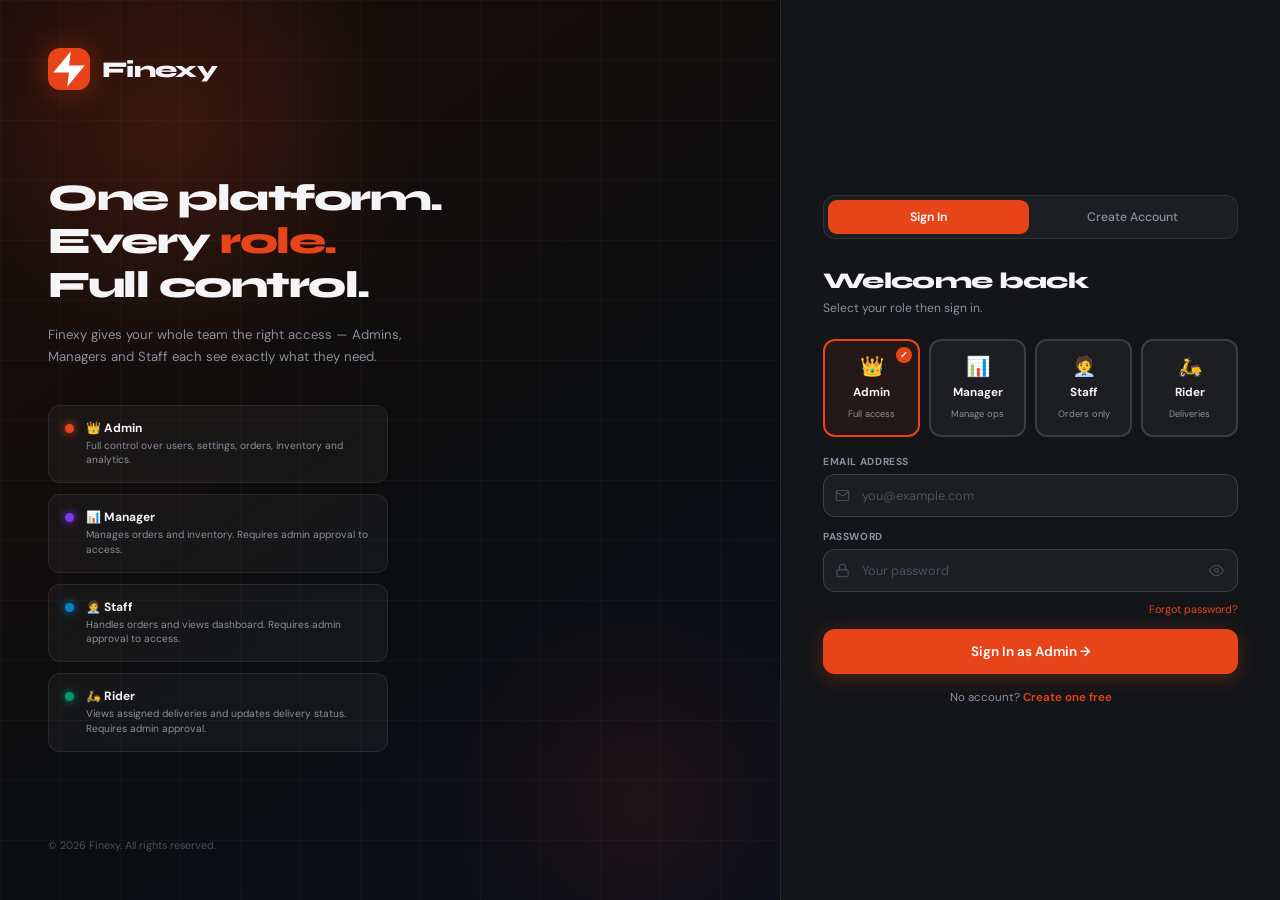
==== auth.html @ 4bfd7320 "Add files via upload" ====
<!DOCTYPE html>
<html lang="en">
<head>
<meta charset="UTF-8"/>
<meta name="viewport" content="width=device-width, initial-scale=1.0"/>
<title>Finexy — Sign In</title>
<link rel="preconnect" href="https://fonts.googleapis.com"/>
<link href="https://fonts.googleapis.com/css2?family=Syne:wght@400;600;700;800&family=DM+Sans:wght@300;400;500;600&display=swap" rel="stylesheet"/>
<style>
:root{
  --brand:#E8441A;--brand-dk:#C13510;--bg:#0C0D0F;--surface:#141518;--surface2:#1C1E22;
  --border:rgba(255,255,255,.08);--border2:rgba(255,255,255,.14);
  --t1:#F5F5F7;--t2:#8A8F9E;--t3:#4A4F5E;
  --admin:#E8441A;--manager:#7C3AED;--staff:#0284C7;--rider:#059669;
  --r:12px;--r-lg:18px;
}
*,*::before,*::after{box-sizing:border-box;margin:0;padding:0}
html{font-size:15px}
body{font-family:'DM Sans',sans-serif;background:var(--bg);color:var(--t1);min-height:100vh;display:flex}
input,button{font-family:'DM Sans',sans-serif;outline:none}

.auth-wrap{display:flex;width:100%;min-height:100vh}

/* LEFT */
.brand-panel{flex:1;background:linear-gradient(145deg,#1a0d08 0%,#0C0D0F 55%,#0a0f1a 100%);display:flex;flex-direction:column;justify-content:space-between;padding:48px;position:relative;overflow:hidden}
.brand-panel::before{content:'';position:absolute;top:-120px;left:-80px;width:500px;height:500px;background:radial-gradient(circle,rgba(232,68,26,.18) 0%,transparent 70%);pointer-events:none}
.brand-panel::after{content:'';position:absolute;bottom:-100px;right:-60px;width:400px;height:400px;background:radial-gradient(circle,rgba(232,68,26,.09) 0%,transparent 70%);pointer-events:none}
.brand-grid{position:absolute;inset:0;background-image:linear-gradient(rgba(255,255,255,.025) 1px,transparent 1px),linear-gradient(90deg,rgba(255,255,255,.025) 1px,transparent 1px);background-size:60px 60px;pointer-events:none}

.brand-logo{display:flex;align-items:center;gap:12px;position:relative;z-index:2}
.logo-icon{width:42px;height:42px;background:var(--brand);border-radius:12px;display:grid;place-items:center;box-shadow:0 0 30px rgba(232,68,26,.4)}
.logo-text{font-family:'Syne',sans-serif;font-size:1.5rem;font-weight:800;letter-spacing:-.03em}

.brand-content{position:relative;z-index:2}
.brand-headline{font-family:'Syne',sans-serif;font-size:2.5rem;font-weight:800;line-height:1.15;letter-spacing:-.04em;margin-bottom:18px}
.brand-headline em{font-style:normal;color:var(--brand)}
.brand-tagline{font-size:.88rem;color:var(--t2);line-height:1.7;max-width:360px;margin-bottom:36px}

.role-showcase{display:flex;flex-direction:column;gap:11px;max-width:340px}
.rc{background:rgba(255,255,255,.04);border:1px solid var(--border);border-radius:var(--r);padding:14px 16px;display:flex;align-items:flex-start;gap:12px}
.rc-dot{width:9px;height:9px;border-radius:50%;flex-shrink:0;margin-top:4px}
.rc-dot.a{background:var(--admin);box-shadow:0 0 8px var(--admin)}
.rc-dot.m{background:var(--manager);box-shadow:0 0 8px var(--manager)}
.rc-dot.s{background:var(--staff);box-shadow:0 0 8px var(--staff)}
.rc-dot.r{background:var(--rider);box-shadow:0 0 8px var(--rider)}
.rc h4{font-size:.8rem;font-weight:700;margin-bottom:3px}
.rc p{font-size:.68rem;color:var(--t2);line-height:1.45}
.rc-perms{display:flex;flex-wrap:wrap;gap:4px;margin-top:6px}
.perm{font-size:.6rem;padding:2px 7px;border-radius:20px;font-weight:600}
.perm.yes{background:rgba(34,197,94,.15);color:#86EFAC}
.perm.no {background:rgba(239,68,68,.12);color:#FCA5A5;text-decoration:line-through;opacity:.7}

.brand-footer{font-size:.72rem;color:var(--t3);position:relative;z-index:2}

/* RIGHT */
.form-panel{width:500px;background:var(--surface);border-left:1px solid var(--border);display:flex;flex-direction:column;justify-content:center;padding:44px 42px;overflow-y:auto}
.form-panel{animation:slideIn .35s ease}
@keyframes slideIn{from{opacity:0;transform:translateX(18px)}to{opacity:1;transform:none}}

.auth-tabs{display:flex;background:var(--surface2);border:1px solid var(--border);border-radius:var(--r);padding:4px;gap:4px;margin-bottom:28px}
.auth-tab{flex:1;padding:9px;border:none;background:transparent;border-radius:9px;font-size:.82rem;font-weight:500;color:var(--t2);cursor:pointer;transition:background .18s,color .18s}
.auth-tab.active{background:var(--brand);color:#fff;font-weight:600}

.form-heading{margin-bottom:22px}
.form-heading h2{font-family:'Syne',sans-serif;font-size:1.5rem;font-weight:800;letter-spacing:-.03em;margin-bottom:5px}
.form-heading p{font-size:.81rem;color:var(--t2);line-height:1.5}

.form-section{display:none}
.form-section.active{display:block;animation:fadeUp .25s ease}
@keyframes fadeUp{from{opacity:0;transform:translateY(10px)}to{opacity:1;transform:none}}

/* ROLE PICKER */
.role-picker{display:grid;grid-template-columns:repeat(4,1fr);gap:9px;margin-bottom:18px}
.rp{border:2px solid var(--border2);background:var(--surface2);border-radius:var(--r);padding:13px 8px;text-align:center;cursor:pointer;transition:all .18s;position:relative;user-select:none}
.rp:hover{transform:translateY(-2px);border-color:var(--t3)}
.rp .rp-icon{font-size:1.3rem;margin-bottom:5px}
.rp .rp-name{font-size:.78rem;font-weight:700;display:block;margin-bottom:2px}
.rp .rp-sub{font-size:.62rem;color:var(--t2)}
.rp .rp-tick{position:absolute;top:6px;right:6px;width:16px;height:16px;border-radius:50%;display:none;place-items:center;font-size:.6rem;color:#fff;font-weight:900}
.rp.sel-admin  {border-color:var(--admin);  background:rgba(232,68,26,.08)}
.rp.sel-manager{border-color:var(--manager);background:rgba(124,58,237,.08)}
.rp.sel-staff  {border-color:var(--staff);  background:rgba(2,132,199,.08)}
.rp.sel-rider  {border-color:var(--rider);  background:rgba(5,150,105,.08)}
.rp.sel-admin   .rp-tick{display:grid;background:var(--admin)}
.rp.sel-manager .rp-tick{display:grid;background:var(--manager)}
.rp.sel-staff   .rp-tick{display:grid;background:var(--staff)}
.rp.sel-rider   .rp-tick{display:grid;background:var(--rider)}

/* FIELDS */
.fg{margin-bottom:13px}
.fg label{display:block;font-size:.68rem;font-weight:700;color:var(--t2);text-transform:uppercase;letter-spacing:.06em;margin-bottom:6px}
.fw{position:relative;display:flex;align-items:center}
.fw svg.fi{position:absolute;left:12px;width:15px;height:15px;stroke:var(--t3);fill:none;stroke-width:1.8;stroke-linecap:round;pointer-events:none;transition:stroke .15s}
.fw:focus-within svg.fi{stroke:var(--brand)}
.fw input{width:100%;height:43px;background:var(--surface2);border:1px solid var(--border2);border-radius:var(--r);padding:0 40px 0 38px;font-size:.85rem;color:var(--t1);transition:border-color .15s,box-shadow .15s}
.fw input::placeholder{color:var(--t3)}
.fw input:focus{border-color:var(--brand);box-shadow:0 0 0 3px rgba(232,68,26,.12)}
.fw input[readonly]{background:rgba(255,255,255,.03);color:var(--t3);cursor:default}
.tpw{position:absolute;right:11px;background:none;border:none;cursor:pointer;color:var(--t3);transition:color .15s;padding:3px}
.tpw:hover{color:var(--t1)}
.tpw svg{width:15px;height:15px;stroke:currentColor;fill:none;stroke-width:1.8;stroke-linecap:round;display:block}
.name-row{display:grid;grid-template-columns:1fr 1fr;gap:11px}
.forgot-row{display:flex;justify-content:flex-end;margin:-3px 0 13px}
.forgot-btn{font-size:.72rem;color:var(--brand);background:none;border:none;cursor:pointer}

/* PW STRENGTH */
.pws{margin-top:6px}
.pw-bars{display:flex;gap:4px;margin-bottom:3px}
.pwb{flex:1;height:3px;border-radius:2px;background:var(--border2);transition:background .3s}
.pwb.weak{background:#EF4444}.pwb.medium{background:#F59E0B}.pwb.strong{background:#22C55E}
.pw-lbl{font-size:.65rem;color:var(--t3)}

/* MSG */
.fmsg{padding:10px 13px;border-radius:var(--r);font-size:.78rem;font-weight:500;margin-bottom:13px;display:none;align-items:center;gap:8px}
.fmsg.show{display:flex}
.fmsg.error  {background:rgba(239,68,68,.12);border:1px solid rgba(239,68,68,.25);color:#FCA5A5}
.fmsg.success{background:rgba(34,197,94,.1); border:1px solid rgba(34,197,94,.25); color:#86EFAC}
.fmsg svg{width:14px;height:14px;stroke:currentColor;fill:none;stroke-width:2;stroke-linecap:round;flex-shrink:0}

/* ADMIN NOTE */
.admin-note{background:rgba(232,68,26,.08);border:1px solid rgba(232,68,26,.22);border-radius:var(--r);padding:10px 13px;font-size:.74rem;color:#FDBA74;margin-bottom:13px;display:flex;gap:8px;align-items:flex-start;line-height:1.5}

/* SUBMIT */
.bsub{width:100%;height:45px;border:none;border-radius:var(--r);font-family:'DM Sans',sans-serif;font-size:.9rem;font-weight:600;cursor:pointer;display:flex;align-items:center;justify-content:center;gap:8px;transition:all .18s;color:#fff;position:relative;overflow:hidden}
.bsub.ba{background:var(--admin);  box-shadow:0 4px 18px rgba(232,68,26,.3)}
.bsub.bm{background:var(--manager);box-shadow:0 4px 18px rgba(124,58,237,.3)}
.bsub.bs{background:var(--staff);  box-shadow:0 4px 18px rgba(2,132,199,.3)}
.bsub.br{background:var(--rider);  box-shadow:0 4px 18px rgba(5,150,105,.3)}
.bsub:hover{transform:translateY(-1px);filter:brightness(1.08)}
.bsub.loading{pointer-events:none}
.spin{display:none;width:17px;height:17px;border:2px solid rgba(255,255,255,.3);border-top-color:#fff;border-radius:50%;animation:spin .7s linear infinite}
.bsub.loading .spin{display:block}
.bsub.loading .bl{display:none}
@keyframes spin{to{transform:rotate(360deg)}}

.terms{font-size:.7rem;color:var(--t3);text-align:center;margin-top:11px;line-height:1.6}
.terms a{color:var(--brand);text-decoration:none}
.sw{text-align:center;font-size:.77rem;color:var(--t2);margin-top:16px}
.sw button{background:none;border:none;color:var(--brand);font-weight:600;cursor:pointer;font-family:'DM Sans',sans-serif;font-size:.77rem}

/* RESPONSIVE */
@media(max-width:860px){
  .brand-panel{display:none}
  .form-panel{width:100%;border-left:none;padding:40px 22px;padding-top:52px}
  .mob-logo{display:flex !important;align-items:center;gap:10px;margin-bottom:28px}
}
.mob-logo{display:none}

/* TOAST */
.toast{position:fixed;bottom:20px;right:20px;padding:10px 16px;border-radius:10px;font-size:.79rem;font-weight:500;opacity:0;transform:translateY(8px);transition:opacity .24s,transform .24s;pointer-events:none;z-index:9999;box-shadow:0 8px 30px rgba(0,0,0,.4)}
.toast.show{opacity:1;transform:none}
.toast.success{background:#166534;color:#86EFAC;border:1px solid rgba(34,197,94,.3)}
.toast.error  {background:#7F1D1D;color:#FCA5A5;border:1px solid rgba(239,68,68,.3)}
</style>
</head>
<body>
<div class="auth-wrap">

  <!-- ░░ LEFT BRAND ░░ -->
  <div class="brand-panel">
    <div class="brand-grid"></div>
    <div class="brand-logo">
      <div class="logo-icon"><svg viewBox="0 0 24 24"><path d="M13 2L3 14h9l-1 8 10-12h-9l1-8z" fill="#fff"/></svg></div>
      <span class="logo-text">Finexy</span>
    </div>

    <div class="brand-content">
      <h1 class="brand-headline">One platform.<br/>Every <em>role.</em><br/>Full control.</h1>
      <p class="brand-tagline">Finexy gives your whole team the right access — Admins, Managers and Staff each see exactly what they need.</p>

      <div class="role-showcase">
        <div class="rc">
          <div class="rc-dot a"></div>
          <div><h4>👑 Admin</h4><p>Full control over users, settings, orders, inventory and analytics.</p></div>
        </div>
        <div class="rc">
          <div class="rc-dot m"></div>
          <div><h4>📊 Manager</h4><p>Manages orders and inventory. Requires admin approval to access.</p></div>
        </div>
        <div class="rc">
          <div class="rc-dot s"></div>
          <div><h4>🧑‍💼 Staff</h4><p>Handles orders and views dashboard. Requires admin approval to access.</p></div>
        </div>
        <div class="rc">
          <div class="rc-dot r"></div>
          <div><h4>🛵 Rider</h4><p>Views assigned deliveries and updates delivery status. Requires admin approval.</p></div>
        </div>
      </div>
    </div>

    <div class="brand-footer">© 2026 Finexy. All rights reserved.</div>
  </div>

  <!-- ░░ RIGHT FORM ░░ -->
  <div class="form-panel">

    <div class="mob-logo">
      <div class="logo-icon" style="width:36px;height:36px;background:var(--brand);border-radius:10px;display:grid;place-items:center">
        <svg width="18" height="18" viewBox="0 0 24 24"><path d="M13 2L3 14h9l-1 8 10-12h-9l1-8z" fill="#fff"/></svg>
      </div>
      <span style="font-family:'Syne',sans-serif;font-weight:800;font-size:1.2rem">Finexy</span>
    </div>

    <div class="auth-tabs">
      <button class="auth-tab active" id="tabLogin"  onclick="switchTab('login')">Sign In</button>
      <button class="auth-tab"        id="tabSignup" onclick="switchTab('signup')">Create Account</button>
    </div>

    <!-- ════ LOGIN ════ -->
    <div class="form-section active" id="loginSection">
      <div class="form-heading"><h2>Welcome back</h2><p>Select your role then sign in.</p></div>

      <div class="role-picker" id="lpicker">
        <div class="rp sel-admin" data-role="admin" onclick="pick('l','admin')">
          <div class="rp-icon">👑</div><span class="rp-name">Admin</span><span class="rp-sub">Full access</span><div class="rp-tick">✓</div>
        </div>
        <div class="rp" data-role="manager" onclick="pick('l','manager')">
          <div class="rp-icon">📊</div><span class="rp-name">Manager</span><span class="rp-sub">Manage ops</span><div class="rp-tick">✓</div>
        </div>
        <div class="rp" data-role="staff" onclick="pick('l','staff')">
          <div class="rp-icon">🧑‍💼</div><span class="rp-name">Staff</span><span class="rp-sub">Orders only</span><div class="rp-tick">✓</div>
        </div>
        <div class="rp" data-role="rider" onclick="pick('l','rider')">
          <div class="rp-icon">🛵</div><span class="rp-name">Rider</span><span class="rp-sub">Deliveries</span><div class="rp-tick">✓</div>
        </div>
      </div>

      <div class="fmsg" id="lmsg"><svg viewBox="0 0 24 24"><circle cx="12" cy="12" r="10"/><line x1="12" y1="8" x2="12" y2="12"/><line x1="12" y1="16" x2="12.01" y2="16"/></svg><span id="lmsgT"></span></div>

      <div class="fg"><label>Email Address</label>
        <div class="fw"><svg class="fi" viewBox="0 0 24 24"><path d="M4 4h16c1.1 0 2 .9 2 2v12c0 1.1-.9 2-2 2H4c-1.1 0-2-.9-2-2V6c0-1.1.9-2 2-2z"/><polyline points="22,6 12,13 2,6"/></svg>
        <input type="email" id="lEmail" placeholder="you@example.com"/></div>
      </div>
      <div class="fg"><label>Password</label>
        <div class="fw"><svg class="fi" viewBox="0 0 24 24"><rect x="3" y="11" width="18" height="11" rx="2"/><path d="M7 11V7a5 5 0 0 1 10 0v4"/></svg>
        <input type="password" id="lPw" placeholder="Your password"/>
        <button class="tpw" onclick="tpw('lPw',this)" tabindex="-1"><svg viewBox="0 0 24 24"><path d="M1 12s4-8 11-8 11 8 11 8-4 8-11 8-11-8-11-8z"/><circle cx="12" cy="12" r="3"/></svg></button>
        </div>
      </div>
      <div class="forgot-row"><button class="forgot-btn" onclick="doForgot()">Forgot password?</button></div>

      <button class="bsub ba" id="lBtn" onclick="doLogin()"><span class="bl">Sign In as Admin →</span><div class="spin"></div></button>
      <div class="sw">No account? <button onclick="switchTab('signup')">Create one free</button></div>
    </div>

    <!-- ════ SIGNUP ════ -->
    <div class="form-section" id="signupSection">
      <div class="form-heading"><h2>Create account</h2><p>Pick your role and fill in your details.</p></div>

      <div class="role-picker" id="spicker">
        <div class="rp sel-admin" data-role="admin" onclick="pick('s','admin')">
          <div class="rp-icon">👑</div><span class="rp-name">Admin</span><span class="rp-sub">Full access</span><div class="rp-tick">✓</div>
        </div>
        <div class="rp" data-role="manager" onclick="pick('s','manager')">
          <div class="rp-icon">📊</div><span class="rp-name">Manager</span><span class="rp-sub">Manage ops</span><div class="rp-tick">✓</div>
        </div>
        <div class="rp" data-role="staff" onclick="pick('s','staff')">
          <div class="rp-icon">🧑‍💼</div><span class="rp-name">Staff</span><span class="rp-sub">Orders only</span><div class="rp-tick">✓</div>
        </div>
        <div class="rp" data-role="rider" onclick="pick('s','rider')">
          <div class="rp-icon">🛵</div><span class="rp-name">Rider</span><span class="rp-sub">Deliveries</span><div class="rp-tick">✓</div>
        </div>
      </div>

      <div class="admin-note" id="aNote" style="display:none">
        <span style="flex-shrink:0">🔑</span>
        <span>Creating an <strong>Admin account</strong> requires an <strong>Admin Access Code</strong>. Contact your administrator if you don't have one.</span>
      </div>
      <div class="admin-note" id="approvalNote" style="display:none;background:rgba(5,150,105,.08);border-color:rgba(5,150,105,.25);color:#6EE7B7">
        <span style="flex-shrink:0">⏳</span>
        <span>After registering, your account will be <strong>pending approval</strong>. You can log in once an Admin approves your account.</span>
      </div>
      <!-- shown ONLY after successful registration of non-admin -->
      <div class="admin-note" id="postRegNote" style="display:none;background:rgba(5,150,105,.08);border-color:rgba(5,150,105,.25);color:#6EE7B7">
        <span style="flex-shrink:0">✅</span>
        <span>Registration submitted! Waiting for Admin approval before you can log in.</span>
      </div>

      <div class="fmsg" id="smsg"><svg viewBox="0 0 24 24"><circle cx="12" cy="12" r="10"/><line x1="12" y1="8" x2="12" y2="12"/><line x1="12" y1="16" x2="12.01" y2="16"/></svg><span id="smsgT"></span></div>

      <div class="name-row">
        <div class="fg"><label>First Name</label><div class="fw"><svg class="fi" viewBox="0 0 24 24"><path d="M20 21v-2a4 4 0 0 0-4-4H8a4 4 0 0 0-4 4v2"/><circle cx="12" cy="7" r="4"/></svg><input type="text" id="sFirst" placeholder="John"/></div></div>
        <div class="fg"><label>Last Name</label><div class="fw"><svg class="fi" viewBox="0 0 24 24"><path d="M20 21v-2a4 4 0 0 0-4-4H8a4 4 0 0 0-4 4v2"/><circle cx="12" cy="7" r="4"/></svg><input type="text" id="sLast" placeholder="Doe"/></div></div>
      </div>
      <div class="fg"><label>Business / Store Name</label><div class="fw"><svg class="fi" viewBox="0 0 24 24"><path d="M3 9l1-5h16l1 5"/><path d="M3 9h18v11a2 2 0 0 1-2 2H5a2 2 0 0 1-2-2V9z"/></svg><input type="text" id="sBiz" placeholder="My Store"/></div></div>
      <div class="fg"><label>Email Address</label><div class="fw"><svg class="fi" viewBox="0 0 24 24"><path d="M4 4h16c1.1 0 2 .9 2 2v12c0 1.1-.9 2-2 2H4c-1.1 0-2-.9-2-2V6c0-1.1.9-2 2-2z"/><polyline points="22,6 12,13 2,6"/></svg><input type="email" id="sEmail" placeholder="you@example.com"/></div></div>
      <div class="fg"><label>Password</label>
        <div class="fw"><svg class="fi" viewBox="0 0 24 24"><rect x="3" y="11" width="18" height="11" rx="2"/><path d="M7 11V7a5 5 0 0 1 10 0v4"/></svg>
        <input type="password" id="sPw" placeholder="Min. 6 characters" oninput="chkStr(this.value)"/>
        <button class="tpw" onclick="tpw('sPw',this)" tabindex="-1"><svg viewBox="0 0 24 24"><path d="M1 12s4-8 11-8 11 8 11 8-4 8-11 8-11-8-11-8z"/><circle cx="12" cy="12" r="3"/></svg></button></div>
        <div class="pws"><div class="pw-bars"><div class="pwb" id="b1"></div><div class="pwb" id="b2"></div><div class="pwb" id="b3"></div><div class="pwb" id="b4"></div></div><div class="pw-lbl" id="pwl">Enter a password</div></div>
      </div>
      <div class="fg" id="acField"><label id="acLabel">Access Code</label><div class="fw"><svg class="fi" viewBox="0 0 24 24"><path d="M12 22s8-4 8-10V5l-8-3-8 3v7c0 6 8 10 8 10z"/></svg><input type="password" id="sCode" placeholder="Enter access code"/></div></div>

      <button class="bsub ba" id="sBtn" onclick="doSignup()"><span class="bl">Create Admin Account →</span><div class="spin"></div></button>
      <p class="terms">By signing up you agree to our <a href="#">Terms</a> and <a href="#">Privacy Policy</a>.</p>
      <div class="sw">Already have an account? <button onclick="switchTab('login')">Sign in</button></div>
    </div>

  </div>
</div>
<div class="toast" id="toast"></div>

<script>
/* ═══════════════════════════════════════
   CONFIG — Access Codes (change these!)
═══════════════════════════════════════ */
const ADMIN_CODE   = 'FINEXY-ADMIN-2026';
const MANAGER_CODE = 'FINEXY-MGR-2026';
const STAFF_CODE   = 'FINEXY-STAFF-2026';
const RIDER_CODE   = 'FINEXY-RIDER-2026';

const ROLE_CODES = { admin: ADMIN_CODE, manager: MANAGER_CODE, staff: STAFF_CODE, rider: RIDER_CODE };

const RC = {
  admin:   { cls:'ba', sel:'sel-admin',   label:'Admin',   btnLogin:'Sign In as Admin →',   btnSignup:'Create Admin Account →' },
  manager: { cls:'bm', sel:'sel-manager', label:'Manager', btnLogin:'Sign In as Manager →', btnSignup:'Create Manager Account →' },
  staff:   { cls:'bs', sel:'sel-staff',   label:'Staff',   btnLogin:'Sign In as Staff →',   btnSignup:'Create Staff Account →' },
  rider:   { cls:'br', sel:'sel-rider',   label:'Rider',   btnLogin:'Sign In as Rider →',   btnSignup:'Create Rider Account →' },
};

let lRole = 'admin', sRole = 'admin';

/* Redirect if already logged in */
(function(){ if(sessionStorage.getItem('finexy_session')) window.location.replace('index.html'); })();

/* Tab switch */
function switchTab(t){
  ['login','signup'].forEach(x=>{
    document.getElementById(x+'Section').classList.toggle('active', x===t);
    document.getElementById('tab'+x.charAt(0).toUpperCase()+x.slice(1)).classList.toggle('active', x===t);
  });
  clearMsgs();
}
window.switchTab=switchTab;

/* Role picker */
function pick(form, role){
  const pid  = form==='l' ? 'lpicker' : 'spicker';
  const isL  = form==='l';
  document.getElementById(pid).querySelectorAll('.rp').forEach(el=>{
    el.className='rp';
  });
  const el = document.getElementById(pid).querySelector('[data-role="'+role+'"]');
  if(el) el.classList.add(RC[role].sel);

  if(isL){
    lRole = role;
    const b = document.getElementById('lBtn');
    b.className='bsub '+RC[role].cls;
    b.querySelector('.bl').textContent = RC[role].btnLogin;
  } else {
    sRole = role;
    const b = document.getElementById('sBtn');
    b.className='bsub '+RC[role].cls;
    b.querySelector('.bl').textContent = RC[role].btnSignup;
    document.getElementById('acField').style.display = 'block'; // always show code field
    // hide all notes when role changes (they only show after submit)
    document.getElementById('aNote').style.display        = 'none';
    document.getElementById('approvalNote').style.display = 'none';
    document.getElementById('postRegNote').style.display  = 'none';
    // update code label
    const lbl = document.querySelector('#acField label');
    if(lbl) lbl.textContent = role==='admin' ? 'Admin Access Code' : RC[role].label+' Access Code';
  }
  clearMsgs();
}
window.pick=pick;

/* Helpers */
function showMsg(id,tid,msg,type){ const e=document.getElementById(id); e.className='fmsg show '+type; document.getElementById(tid).textContent=msg; }
function clearMsgs(){ ['lmsg','smsg'].forEach(id=>{ document.getElementById(id).className='fmsg'; }); }

function tpw(id,btn){
  const inp=document.getElementById(id); const show=inp.type==='password';
  inp.type=show?'text':'password';
  btn.innerHTML=show
    ?'<svg viewBox="0 0 24 24"><path d="M17.94 17.94A10 10 0 0 1 12 20c-7 0-11-8-11-8a18.5 18.5 0 0 1 5.06-5.94M9.9 4.24A9.1 9.1 0 0 1 12 4c7 0 11 8 11 8a18.5 18.5 0 0 1-2.16 3.19m-6.72-1.07a3 3 0 1 1-4.24-4.24"/><line x1="1" y1="1" x2="23" y2="23"/></svg>'
    :'<svg viewBox="0 0 24 24"><path d="M1 12s4-8 11-8 11 8 11 8-4 8-11 8-11-8-11-8z"/><circle cx="12" cy="12" r="3"/></svg>';
}
window.tpw=tpw;

function chkStr(pw){
  const bars=['b1','b2','b3','b4'].map(id=>document.getElementById(id));
  const lbl=document.getElementById('pwl');
  bars.forEach(b=>b.className='pwb');
  if(!pw){lbl.textContent='Enter a password';return;}
  let s=0;
  if(pw.length>=6)s++;if(pw.length>=10)s++;
  if(/[A-Z]/.test(pw)&&/[0-9]/.test(pw))s++;
  if(/[^A-Za-z0-9]/.test(pw))s++;
  const cls=s<=1?'weak':s<=2?'medium':'strong';
  const txt={weak:'Weak',medium:'Moderate',strong:'Strong ✓'};
  for(let i=0;i<s;i++)bars[i].classList.add(cls);
  lbl.textContent=txt[cls];
  lbl.style.color=cls==='weak'?'#EF4444':cls==='medium'?'#F59E0B':'#22C55E';
}
window.chkStr=chkStr;

/* ── SIGN UP ── */
function doSignup(){
  const first=document.getElementById('sFirst').value.trim();
  const last =document.getElementById('sLast').value.trim();
  const biz  =document.getElementById('sBiz').value.trim();
  const email=document.getElementById('sEmail').value.trim().toLowerCase();
  const pw   =document.getElementById('sPw').value;
  const role =sRole;
  const code =document.getElementById('sCode').value.trim();

  // Show the relevant note now that they've clicked submit
  const isAdmin = role === 'admin';
  document.getElementById('aNote').style.display        = isAdmin ? 'flex' : 'none';
  document.getElementById('approvalNote').style.display = !isAdmin ? 'flex' : 'none';
  document.getElementById('postRegNote').style.display  = 'none';

  if(!first||!last)          {showMsg('smsg','smsgT','Enter your first and last name.','error');return;}
  if(!biz)                   {showMsg('smsg','smsgT','Enter your business or store name.','error');return;}
  if(!email||!email.includes('@')){showMsg('smsg','smsgT','Enter a valid email address.','error');return;}
  if(pw.length<6)            {showMsg('smsg','smsgT','Password must be at least 6 characters.','error');return;}

  const expectedCode = ROLE_CODES[role];
  if(!code) {showMsg('smsg','smsgT','Enter the Access Code for your role.','error');return;}
  if(code !== expectedCode) {showMsg('smsg','smsgT','Invalid Access Code. Contact your administrator.','error');return;}

  const users=JSON.parse(localStorage.getItem('finexy_users')||'[]');
  if(users.find(u=>u.email===email)){showMsg('smsg','smsgT','An account with this email already exists.','error');return;}

  const btn=document.getElementById('sBtn');
  btn.classList.add('loading');

  setTimeout(()=>{
    // Admin accounts are auto-approved; others start as pending
    const approved = role === 'admin';
    const user={id:Date.now(),first,last,business:biz,email,password:pw,role,approved,created:new Date().toISOString()};
    users.push(user);
    localStorage.setItem('finexy_users',JSON.stringify(users));
    btn.classList.remove('loading');
    if(approved){
      sessionStorage.setItem('finexy_session',JSON.stringify(mkSession(user)));
      showMsg('smsg','smsgT','Account created! Redirecting…','success');
      setTimeout(()=>window.location.href='index.html',900);
    } else {
      // Hide the "after registering..." note and show the post-registration success note
      document.getElementById('approvalNote').style.display = 'none';
      document.getElementById('aNote').style.display        = 'none';
      document.getElementById('postRegNote').style.display  = 'flex';
      document.getElementById('smsg').className='fmsg'; // clear any error
      // reset the form
      document.getElementById('sFirst').value='';
      document.getElementById('sLast').value='';
      document.getElementById('sBiz').value='';
      document.getElementById('sEmail').value='';
      document.getElementById('sPw').value='';
      document.getElementById('sCode').value='';
      chkStr('');
    }
  },1200);
}
window.doSignup=doSignup;

/* ── SIGN IN ── */
function doLogin(){
  const email=document.getElementById('lEmail').value.trim().toLowerCase();
  const pw   =document.getElementById('lPw').value;
  const role =lRole;
  if(!email){showMsg('lmsg','lmsgT','Enter your email address.','error');return;}
  if(!pw)   {showMsg('lmsg','lmsgT','Enter your password.','error');return;}

  const btn=document.getElementById('lBtn');
  btn.classList.add('loading');

  setTimeout(()=>{
    const users=JSON.parse(localStorage.getItem('finexy_users')||'[]');
    const user=users.find(u=>u.email===email&&u.password===pw);
    if(!user){btn.classList.remove('loading');showMsg('lmsg','lmsgT','Incorrect email or password.','error');return;}
    if(user.role!==role){
      btn.classList.remove('loading');
      showMsg('lmsg','lmsgT',`This account is "${RC[user.role]?.label||user.role}", not "${RC[role].label}". Select the correct role.`,'error');
      return;
    }
    // Check pending approval for non-admin roles
    if(user.role !== 'admin' && !user.approved){
      btn.classList.remove('loading');
      // Check if deactivated vs just pending
      if(user.deactivated){
        showMsg('lmsg','lmsgT','🚫 Your account has been deactivated. Contact your Admin or Manager to reactivate it.','error');
      } else {
        btn.classList.add('loading');
        btn.querySelector('.bl').textContent = 'Processing…';
        setTimeout(()=>{
          btn.classList.remove('loading');
          btn.querySelector('.bl').textContent = RC[lRole].btnLogin;
          showMsg('lmsg','lmsgT','⏳ Your account is still being reviewed. Please wait for Admin approval.','error');
        }, 1800);
      }
      return;
    }
    sessionStorage.setItem('finexy_session',JSON.stringify(mkSession(user)));
    btn.classList.remove('loading');
    showMsg('lmsg','lmsgT',`Welcome back, ${user.first}! Redirecting…`,'success');
    setTimeout(()=>window.location.href='index.html',900);
  },1000);
}
window.doLogin=doLogin;

function mkSession(u){
  return {userId:u.id,email:u.email,name:u.first+' '+u.last,business:u.business,role:u.role,initials:(u.first[0]+(u.last[0]||'')).toUpperCase()};
}

/* ── Forgot ── */
function doForgot(){
  const email=document.getElementById('lEmail').value.trim().toLowerCase();
  if(!email||!email.includes('@')){showMsg('lmsg','lmsgT','Enter your email first.','error');return;}
  const users=JSON.parse(localStorage.getItem('finexy_users')||'[]');
  const user=users.find(u=>u.email===email);
  if(!user){showMsg('lmsg','lmsgT','No account found with that email.','error');return;}
  showMsg('lmsg','lmsgT','Reset sent! (MVP: check browser console F12)','success');
  console.log(`[Finexy] ${email} (${user.role}) password: ${user.password}`);
}
window.doForgot=doForgot;

/* Enter key */
document.addEventListener('keydown',e=>{
  if(e.key!=='Enter')return;
  document.getElementById('loginSection').classList.contains('active')?doLogin():doSignup();
});

/* Init — show code field by default on signup */
pick('s','admin');
pick('l','admin');
</script>
</body>
</html>
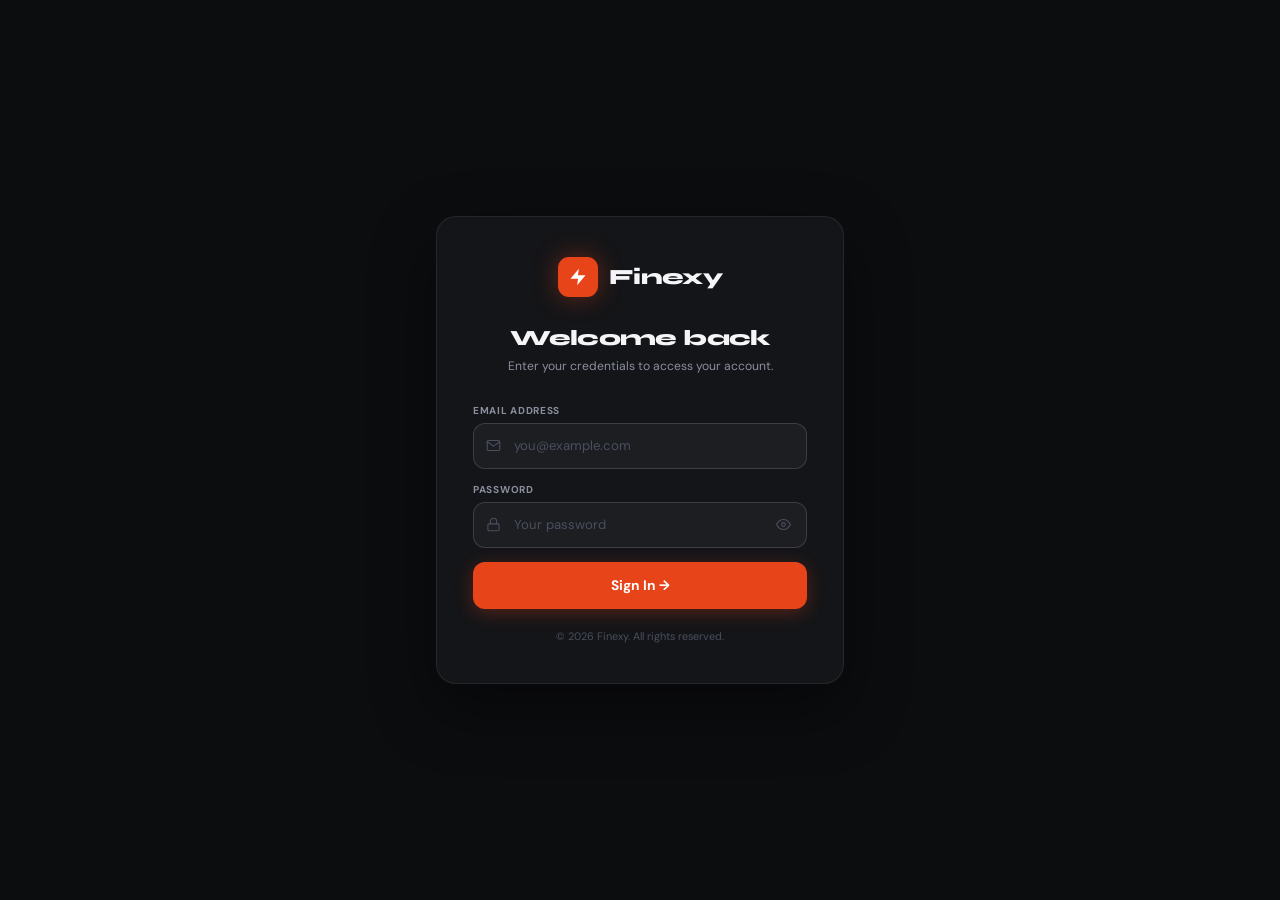
==== commit dd645faf: "Update fmt.Println message from 'Hello' to 'Goodbye'" ====
--- a/auth.html
+++ b/auth.html
@@ -8,526 +8,382 @@
 <link href="https://fonts.googleapis.com/css2?family=Syne:wght@400;600;700;800&family=DM+Sans:wght@300;400;500;600&display=swap" rel="stylesheet"/>
 <style>
 :root{
-  --brand:#E8441A;--brand-dk:#C13510;--bg:#0C0D0F;--surface:#141518;--surface2:#1C1E22;
+  --brand:#E8441A;--bg:#0C0D0F;--surface:#141518;--surface2:#1C1E22;
   --border:rgba(255,255,255,.08);--border2:rgba(255,255,255,.14);
-  --t1:#F5F5F7;--t2:#8A8F9E;--t3:#4A4F5E;
-  --admin:#E8441A;--manager:#7C3AED;--staff:#0284C7;--rider:#059669;
-  --r:12px;--r-lg:18px;
+  --t1:#F5F5F7;--t2:#8A8F9E;--t3:#4A4F5E;--r:12px;
 }
 *,*::before,*::after{box-sizing:border-box;margin:0;padding:0}
 html{font-size:15px}
-body{font-family:'DM Sans',sans-serif;background:var(--bg);color:var(--t1);min-height:100vh;display:flex}
+body{font-family:'DM Sans',sans-serif;background:var(--bg);color:var(--t1);min-height:100vh;display:flex;align-items:center;justify-content:center;}
 input,button{font-family:'DM Sans',sans-serif;outline:none}
 
-.auth-wrap{display:flex;width:100%;min-height:100vh}
-
-/* LEFT */
-.brand-panel{flex:1;background:linear-gradient(145deg,#1a0d08 0%,#0C0D0F 55%,#0a0f1a 100%);display:flex;flex-direction:column;justify-content:space-between;padding:48px;position:relative;overflow:hidden}
-.brand-panel::before{content:'';position:absolute;top:-120px;left:-80px;width:500px;height:500px;background:radial-gradient(circle,rgba(232,68,26,.18) 0%,transparent 70%);pointer-events:none}
-.brand-panel::after{content:'';position:absolute;bottom:-100px;right:-60px;width:400px;height:400px;background:radial-gradient(circle,rgba(232,68,26,.09) 0%,transparent 70%);pointer-events:none}
-.brand-grid{position:absolute;inset:0;background-image:linear-gradient(rgba(255,255,255,.025) 1px,transparent 1px),linear-gradient(90deg,rgba(255,255,255,.025) 1px,transparent 1px);background-size:60px 60px;pointer-events:none}
-
-.brand-logo{display:flex;align-items:center;gap:12px;position:relative;z-index:2}
-.logo-icon{width:42px;height:42px;background:var(--brand);border-radius:12px;display:grid;place-items:center;box-shadow:0 0 30px rgba(232,68,26,.4)}
-.logo-text{font-family:'Syne',sans-serif;font-size:1.5rem;font-weight:800;letter-spacing:-.03em}
-
-.brand-content{position:relative;z-index:2}
-.brand-headline{font-family:'Syne',sans-serif;font-size:2.5rem;font-weight:800;line-height:1.15;letter-spacing:-.04em;margin-bottom:18px}
-.brand-headline em{font-style:normal;color:var(--brand)}
-.brand-tagline{font-size:.88rem;color:var(--t2);line-height:1.7;max-width:360px;margin-bottom:36px}
-
-.role-showcase{display:flex;flex-direction:column;gap:11px;max-width:340px}
-.rc{background:rgba(255,255,255,.04);border:1px solid var(--border);border-radius:var(--r);padding:14px 16px;display:flex;align-items:flex-start;gap:12px}
-.rc-dot{width:9px;height:9px;border-radius:50%;flex-shrink:0;margin-top:4px}
-.rc-dot.a{background:var(--admin);box-shadow:0 0 8px var(--admin)}
-.rc-dot.m{background:var(--manager);box-shadow:0 0 8px var(--manager)}
-.rc-dot.s{background:var(--staff);box-shadow:0 0 8px var(--staff)}
-.rc-dot.r{background:var(--rider);box-shadow:0 0 8px var(--rider)}
-.rc h4{font-size:.8rem;font-weight:700;margin-bottom:3px}
-.rc p{font-size:.68rem;color:var(--t2);line-height:1.45}
-.rc-perms{display:flex;flex-wrap:wrap;gap:4px;margin-top:6px}
-.perm{font-size:.6rem;padding:2px 7px;border-radius:20px;font-weight:600}
-.perm.yes{background:rgba(34,197,94,.15);color:#86EFAC}
-.perm.no {background:rgba(239,68,68,.12);color:#FCA5A5;text-decoration:line-through;opacity:.7}
-
-.brand-footer{font-size:.72rem;color:var(--t3);position:relative;z-index:2}
-
-/* RIGHT */
-.form-panel{width:500px;background:var(--surface);border-left:1px solid var(--border);display:flex;flex-direction:column;justify-content:center;padding:44px 42px;overflow-y:auto}
-.form-panel{animation:slideIn .35s ease}
-@keyframes slideIn{from{opacity:0;transform:translateX(18px)}to{opacity:1;transform:none}}
-
-.auth-tabs{display:flex;background:var(--surface2);border:1px solid var(--border);border-radius:var(--r);padding:4px;gap:4px;margin-bottom:28px}
-.auth-tab{flex:1;padding:9px;border:none;background:transparent;border-radius:9px;font-size:.82rem;font-weight:500;color:var(--t2);cursor:pointer;transition:background .18s,color .18s}
-.auth-tab.active{background:var(--brand);color:#fff;font-weight:600}
-
-.form-heading{margin-bottom:22px}
-.form-heading h2{font-family:'Syne',sans-serif;font-size:1.5rem;font-weight:800;letter-spacing:-.03em;margin-bottom:5px}
-.form-heading p{font-size:.81rem;color:var(--t2);line-height:1.5}
-
-.form-section{display:none}
-.form-section.active{display:block;animation:fadeUp .25s ease}
-@keyframes fadeUp{from{opacity:0;transform:translateY(10px)}to{opacity:1;transform:none}}
-
-/* ROLE PICKER */
-.role-picker{display:grid;grid-template-columns:repeat(4,1fr);gap:9px;margin-bottom:18px}
-.rp{border:2px solid var(--border2);background:var(--surface2);border-radius:var(--r);padding:13px 8px;text-align:center;cursor:pointer;transition:all .18s;position:relative;user-select:none}
-.rp:hover{transform:translateY(-2px);border-color:var(--t3)}
-.rp .rp-icon{font-size:1.3rem;margin-bottom:5px}
-.rp .rp-name{font-size:.78rem;font-weight:700;display:block;margin-bottom:2px}
-.rp .rp-sub{font-size:.62rem;color:var(--t2)}
-.rp .rp-tick{position:absolute;top:6px;right:6px;width:16px;height:16px;border-radius:50%;display:none;place-items:center;font-size:.6rem;color:#fff;font-weight:900}
-.rp.sel-admin  {border-color:var(--admin);  background:rgba(232,68,26,.08)}
-.rp.sel-manager{border-color:var(--manager);background:rgba(124,58,237,.08)}
-.rp.sel-staff  {border-color:var(--staff);  background:rgba(2,132,199,.08)}
-.rp.sel-rider  {border-color:var(--rider);  background:rgba(5,150,105,.08)}
-.rp.sel-admin   .rp-tick{display:grid;background:var(--admin)}
-.rp.sel-manager .rp-tick{display:grid;background:var(--manager)}
-.rp.sel-staff   .rp-tick{display:grid;background:var(--staff)}
-.rp.sel-rider   .rp-tick{display:grid;background:var(--rider)}
-
-/* FIELDS */
-.fg{margin-bottom:13px}
-.fg label{display:block;font-size:.68rem;font-weight:700;color:var(--t2);text-transform:uppercase;letter-spacing:.06em;margin-bottom:6px}
-.fw{position:relative;display:flex;align-items:center}
-.fw svg.fi{position:absolute;left:12px;width:15px;height:15px;stroke:var(--t3);fill:none;stroke-width:1.8;stroke-linecap:round;pointer-events:none;transition:stroke .15s}
-.fw:focus-within svg.fi{stroke:var(--brand)}
-.fw input{width:100%;height:43px;background:var(--surface2);border:1px solid var(--border2);border-radius:var(--r);padding:0 40px 0 38px;font-size:.85rem;color:var(--t1);transition:border-color .15s,box-shadow .15s}
-.fw input::placeholder{color:var(--t3)}
-.fw input:focus{border-color:var(--brand);box-shadow:0 0 0 3px rgba(232,68,26,.12)}
-.fw input[readonly]{background:rgba(255,255,255,.03);color:var(--t3);cursor:default}
-.tpw{position:absolute;right:11px;background:none;border:none;cursor:pointer;color:var(--t3);transition:color .15s;padding:3px}
-.tpw:hover{color:var(--t1)}
-.tpw svg{width:15px;height:15px;stroke:currentColor;fill:none;stroke-width:1.8;stroke-linecap:round;display:block}
-.name-row{display:grid;grid-template-columns:1fr 1fr;gap:11px}
-.forgot-row{display:flex;justify-content:flex-end;margin:-3px 0 13px}
-.forgot-btn{font-size:.72rem;color:var(--brand);background:none;border:none;cursor:pointer}
-
-/* PW STRENGTH */
-.pws{margin-top:6px}
-.pw-bars{display:flex;gap:4px;margin-bottom:3px}
-.pwb{flex:1;height:3px;border-radius:2px;background:var(--border2);transition:background .3s}
-.pwb.weak{background:#EF4444}.pwb.medium{background:#F59E0B}.pwb.strong{background:#22C55E}
-.pw-lbl{font-size:.65rem;color:var(--t3)}
+.wrap{width:100%;max-width:440px;padding:24px 16px;}
+
+.card{background:var(--surface);border:1px solid var(--border);border-radius:20px;padding:40px 36px;box-shadow:0 24px 64px rgba(0,0,0,.45);animation:fadeUp .3s ease;}
+@keyframes fadeUp{from{opacity:0;transform:translateY(14px)}to{opacity:1;transform:none}}
+
+/* Logo */
+.logo{display:flex;align-items:center;gap:11px;margin-bottom:28px;justify-content:center;}
+.logo-icon{width:40px;height:40px;background:var(--brand);border-radius:11px;display:grid;place-items:center;box-shadow:0 0 24px rgba(232,68,26,.4);flex-shrink:0;}
+.logo-text{font-family:'Syne',sans-serif;font-size:1.45rem;font-weight:800;letter-spacing:-.03em;}
+
+/* Heading */
+.heading{text-align:center;margin-bottom:28px;}
+.heading h2{font-family:'Syne',sans-serif;font-size:1.45rem;font-weight:800;letter-spacing:-.03em;margin-bottom:6px;}
+.heading p{font-size:.81rem;color:var(--t2);line-height:1.55;}
+
+/* Fields */
+.fg{margin-bottom:14px;}
+.fg label{display:block;font-size:.67rem;font-weight:700;color:var(--t2);text-transform:uppercase;letter-spacing:.07em;margin-bottom:6px;}
+.fw{position:relative;display:flex;align-items:center;}
+.fw svg.fi{position:absolute;left:13px;width:15px;height:15px;stroke:var(--t3);fill:none;stroke-width:1.8;stroke-linecap:round;pointer-events:none;transition:stroke .15s;}
+.fw:focus-within svg.fi{stroke:var(--brand);}
+.fw input{width:100%;height:46px;background:var(--surface2);border:1px solid var(--border2);border-radius:var(--r);padding:0 42px 0 40px;font-size:.88rem;color:var(--t1);transition:border-color .15s,box-shadow .15s;}
+.fw input::placeholder{color:var(--t3);}
+.fw input:focus{border-color:var(--brand);box-shadow:0 0 0 3px rgba(232,68,26,.12);}
+.tpw{position:absolute;right:12px;background:none;border:none;cursor:pointer;color:var(--t3);padding:4px;transition:color .15s;}
+.tpw:hover{color:var(--t1);}
+.tpw svg{width:15px;height:15px;stroke:currentColor;fill:none;stroke-width:1.8;stroke-linecap:round;display:block;}
+
+/* Code hint */
+.code-hint{margin-top:5px;font-size:.7rem;color:var(--t3);line-height:1.5;padding:7px 11px;background:rgba(255,255,255,.03);border-radius:8px;border:1px solid var(--border);}
 
 /* MSG */
-.fmsg{padding:10px 13px;border-radius:var(--r);font-size:.78rem;font-weight:500;margin-bottom:13px;display:none;align-items:center;gap:8px}
-.fmsg.show{display:flex}
-.fmsg.error  {background:rgba(239,68,68,.12);border:1px solid rgba(239,68,68,.25);color:#FCA5A5}
-.fmsg.success{background:rgba(34,197,94,.1); border:1px solid rgba(34,197,94,.25); color:#86EFAC}
-.fmsg svg{width:14px;height:14px;stroke:currentColor;fill:none;stroke-width:2;stroke-linecap:round;flex-shrink:0}
-
-/* ADMIN NOTE */
-.admin-note{background:rgba(232,68,26,.08);border:1px solid rgba(232,68,26,.22);border-radius:var(--r);padding:10px 13px;font-size:.74rem;color:#FDBA74;margin-bottom:13px;display:flex;gap:8px;align-items:flex-start;line-height:1.5}
-
-/* SUBMIT */
-.bsub{width:100%;height:45px;border:none;border-radius:var(--r);font-family:'DM Sans',sans-serif;font-size:.9rem;font-weight:600;cursor:pointer;display:flex;align-items:center;justify-content:center;gap:8px;transition:all .18s;color:#fff;position:relative;overflow:hidden}
-.bsub.ba{background:var(--admin);  box-shadow:0 4px 18px rgba(232,68,26,.3)}
-.bsub.bm{background:var(--manager);box-shadow:0 4px 18px rgba(124,58,237,.3)}
-.bsub.bs{background:var(--staff);  box-shadow:0 4px 18px rgba(2,132,199,.3)}
-.bsub.br{background:var(--rider);  box-shadow:0 4px 18px rgba(5,150,105,.3)}
-.bsub:hover{transform:translateY(-1px);filter:brightness(1.08)}
-.bsub.loading{pointer-events:none}
-.spin{display:none;width:17px;height:17px;border:2px solid rgba(255,255,255,.3);border-top-color:#fff;border-radius:50%;animation:spin .7s linear infinite}
-.bsub.loading .spin{display:block}
-.bsub.loading .bl{display:none}
+.fmsg{padding:11px 14px;border-radius:var(--r);font-size:.79rem;font-weight:500;margin-bottom:14px;display:none;align-items:center;gap:9px;line-height:1.45;}
+.fmsg.show{display:flex;}
+.fmsg.error  {background:rgba(239,68,68,.12);border:1px solid rgba(239,68,68,.25);color:#FCA5A5;}
+.fmsg.success{background:rgba(34,197,94,.1); border:1px solid rgba(34,197,94,.25); color:#86EFAC;}
+.fmsg svg{width:15px;height:15px;stroke:currentColor;fill:none;stroke-width:2;stroke-linecap:round;flex-shrink:0;}
+
+/* Role badge — shown after successful identification */
+.role-banner{display:none;align-items:center;gap:10px;padding:10px 14px;border-radius:var(--r);margin-bottom:14px;font-size:.8rem;font-weight:600;}
+.role-banner.show{display:flex;}
+
+/* Submit */
+.bsub{width:100%;height:47px;border:none;border-radius:var(--r);font-family:'DM Sans',sans-serif;font-size:.92rem;font-weight:700;cursor:pointer;display:flex;align-items:center;justify-content:center;gap:9px;transition:all .18s;color:#fff;background:var(--brand);box-shadow:0 4px 18px rgba(232,68,26,.3);margin-top:4px;}
+.bsub:hover{transform:translateY(-1px);filter:brightness(1.08);}
+.bsub.loading{pointer-events:none;opacity:.8;}
+.spin{display:none;width:17px;height:17px;border:2px solid rgba(255,255,255,.3);border-top-color:#fff;border-radius:50%;animation:spin .7s linear infinite;}
+.bsub.loading .spin{display:block;}
+.bsub.loading .bl{display:none;}
 @keyframes spin{to{transform:rotate(360deg)}}
 
-.terms{font-size:.7rem;color:var(--t3);text-align:center;margin-top:11px;line-height:1.6}
-.terms a{color:var(--brand);text-decoration:none}
-.sw{text-align:center;font-size:.77rem;color:var(--t2);margin-top:16px}
-.sw button{background:none;border:none;color:var(--brand);font-weight:600;cursor:pointer;font-family:'DM Sans',sans-serif;font-size:.77rem}
-
-/* RESPONSIVE */
-@media(max-width:860px){
-  .brand-panel{display:none}
-  .form-panel{width:100%;border-left:none;padding:40px 22px;padding-top:52px}
-  .mob-logo{display:flex !important;align-items:center;gap:10px;margin-bottom:28px}
-}
-.mob-logo{display:none}
-
-/* TOAST */
-.toast{position:fixed;bottom:20px;right:20px;padding:10px 16px;border-radius:10px;font-size:.79rem;font-weight:500;opacity:0;transform:translateY(8px);transition:opacity .24s,transform .24s;pointer-events:none;z-index:9999;box-shadow:0 8px 30px rgba(0,0,0,.4)}
-.toast.show{opacity:1;transform:none}
-.toast.success{background:#166534;color:#86EFAC;border:1px solid rgba(34,197,94,.3)}
-.toast.error  {background:#7F1D1D;color:#FCA5A5;border:1px solid rgba(239,68,68,.3)}
+/* Footer */
+.foot{text-align:center;margin-top:20px;font-size:.72rem;color:var(--t3);}
+
+/* Toast */
+.toast{position:fixed;bottom:20px;right:20px;padding:10px 16px;border-radius:10px;font-size:.79rem;font-weight:500;opacity:0;transform:translateY(8px);transition:opacity .24s,transform .24s;pointer-events:none;z-index:9999;}
+.toast.show{opacity:1;transform:none;}
+.toast.success{background:#166534;color:#86EFAC;border:1px solid rgba(34,197,94,.3);}
+.toast.error  {background:#7F1D1D;color:#FCA5A5;border:1px solid rgba(239,68,68,.3);}
+
+@media(max-width:480px){
+  .card{padding:32px 22px;}
+}
 </style>
 </head>
 <body>
-<div class="auth-wrap">
-
-  <!-- ░░ LEFT BRAND ░░ -->
-  <div class="brand-panel">
-    <div class="brand-grid"></div>
-    <div class="brand-logo">
-      <div class="logo-icon"><svg viewBox="0 0 24 24"><path d="M13 2L3 14h9l-1 8 10-12h-9l1-8z" fill="#fff"/></svg></div>
+
+<div class="wrap">
+  <div class="card">
+
+    <!-- Logo -->
+    <div class="logo">
+      <div class="logo-icon">
+        <svg width="20" height="20" viewBox="0 0 24 24"><path d="M13 2L3 14h9l-1 8 10-12h-9l1-8z" fill="#fff"/></svg>
+      </div>
       <span class="logo-text">Finexy</span>
     </div>
 
-    <div class="brand-content">
-      <h1 class="brand-headline">One platform.<br/>Every <em>role.</em><br/>Full control.</h1>
-      <p class="brand-tagline">Finexy gives your whole team the right access — Admins, Managers and Staff each see exactly what they need.</p>
-
-      <div class="role-showcase">
-        <div class="rc">
-          <div class="rc-dot a"></div>
-          <div><h4>👑 Admin</h4><p>Full control over users, settings, orders, inventory and analytics.</p></div>
-        </div>
-        <div class="rc">
-          <div class="rc-dot m"></div>
-          <div><h4>📊 Manager</h4><p>Manages orders and inventory. Requires admin approval to access.</p></div>
-        </div>
-        <div class="rc">
-          <div class="rc-dot s"></div>
-          <div><h4>🧑‍💼 Staff</h4><p>Handles orders and views dashboard. Requires admin approval to access.</p></div>
-        </div>
-        <div class="rc">
-          <div class="rc-dot r"></div>
-          <div><h4>🛵 Rider</h4><p>Views assigned deliveries and updates delivery status. Requires admin approval.</p></div>
-        </div>
+    <!-- Heading -->
+    <div class="heading">
+      <h2>Welcome back</h2>
+      <p>Enter your credentials to access your account.</p>
+    </div>
+
+    <!-- Message -->
+    <div class="fmsg" id="msg">
+      <svg viewBox="0 0 24 24"><circle cx="12" cy="12" r="10"/><line x1="12" y1="8" x2="12" y2="12"/><line x1="12" y1="16" x2="12.01" y2="16"/></svg>
+      <span id="msgT"></span>
+    </div>
+
+    <!-- Role banner (shown when role is detected) -->
+    <div class="role-banner" id="roleBanner">
+      <span id="roleBannerIcon"></span>
+      <span id="roleBannerText"></span>
+    </div>
+
+    <!-- Email -->
+    <div class="fg">
+      <label>Email Address</label>
+      <div class="fw">
+        <svg class="fi" viewBox="0 0 24 24"><path d="M4 4h16c1.1 0 2 .9 2 2v12c0 1.1-.9 2-2 2H4c-1.1 0-2-.9-2-2V6c0-1.1.9-2 2-2z"/><polyline points="22,6 12,13 2,6"/></svg>
+        <input type="email" id="lEmail" placeholder="you@example.com" autocomplete="email"/>
       </div>
     </div>
 
-    <div class="brand-footer">© 2026 Finexy. All rights reserved.</div>
-  </div>
-
-  <!-- ░░ RIGHT FORM ░░ -->
-  <div class="form-panel">
-
-    <div class="mob-logo">
-      <div class="logo-icon" style="width:36px;height:36px;background:var(--brand);border-radius:10px;display:grid;place-items:center">
-        <svg width="18" height="18" viewBox="0 0 24 24"><path d="M13 2L3 14h9l-1 8 10-12h-9l1-8z" fill="#fff"/></svg>
+    <!-- Password -->
+    <div class="fg">
+      <label>Password</label>
+      <div class="fw">
+        <svg class="fi" viewBox="0 0 24 24"><rect x="3" y="11" width="18" height="11" rx="2"/><path d="M7 11V7a5 5 0 0 1 10 0v4"/></svg>
+        <input type="password" id="lPw" placeholder="Your password" autocomplete="current-password"/>
+        <button class="tpw" onclick="tpw('lPw',this)" tabindex="-1">
+          <svg viewBox="0 0 24 24"><path d="M1 12s4-8 11-8 11 8 11 8-4 8-11 8-11-8-11-8z"/><circle cx="12" cy="12" r="3"/></svg>
+        </button>
       </div>
-      <span style="font-family:'Syne',sans-serif;font-weight:800;font-size:1.2rem">Finexy</span>
-    </div>
-
-    <div class="auth-tabs">
-      <button class="auth-tab active" id="tabLogin"  onclick="switchTab('login')">Sign In</button>
-      <button class="auth-tab"        id="tabSignup" onclick="switchTab('signup')">Create Account</button>
-    </div>
-
-    <!-- ════ LOGIN ════ -->
-    <div class="form-section active" id="loginSection">
-      <div class="form-heading"><h2>Welcome back</h2><p>Select your role then sign in.</p></div>
-
-      <div class="role-picker" id="lpicker">
-        <div class="rp sel-admin" data-role="admin" onclick="pick('l','admin')">
-          <div class="rp-icon">👑</div><span class="rp-name">Admin</span><span class="rp-sub">Full access</span><div class="rp-tick">✓</div>
-        </div>
-        <div class="rp" data-role="manager" onclick="pick('l','manager')">
-          <div class="rp-icon">📊</div><span class="rp-name">Manager</span><span class="rp-sub">Manage ops</span><div class="rp-tick">✓</div>
-        </div>
-        <div class="rp" data-role="staff" onclick="pick('l','staff')">
-          <div class="rp-icon">🧑‍💼</div><span class="rp-name">Staff</span><span class="rp-sub">Orders only</span><div class="rp-tick">✓</div>
-        </div>
-        <div class="rp" data-role="rider" onclick="pick('l','rider')">
-          <div class="rp-icon">🛵</div><span class="rp-name">Rider</span><span class="rp-sub">Deliveries</span><div class="rp-tick">✓</div>
-        </div>
+    </div>
+
+    <!-- Access Code (hidden for admin) -->
+    <div class="fg" id="codeWrap" style="display:none;">
+      <label>Access Code</label>
+      <div class="fw">
+        <svg class="fi" viewBox="0 0 24 24"><path d="M12 22s8-4 8-10V5l-8-3-8 3v7c0 6 8 10 8 10z"/></svg>
+        <input type="password" id="lCode" placeholder="e.g. FXY-STF-A3K9P" autocomplete="off"/>
+        <button class="tpw" onclick="tpw('lCode',this)" tabindex="-1">
+          <svg viewBox="0 0 24 24"><path d="M1 12s4-8 11-8 11 8 11 8-4 8-11 8-11-8-11-8z"/><circle cx="12" cy="12" r="3"/></svg>
+        </button>
       </div>
-
-      <div class="fmsg" id="lmsg"><svg viewBox="0 0 24 24"><circle cx="12" cy="12" r="10"/><line x1="12" y1="8" x2="12" y2="12"/><line x1="12" y1="16" x2="12.01" y2="16"/></svg><span id="lmsgT"></span></div>
-
-      <div class="fg"><label>Email Address</label>
-        <div class="fw"><svg class="fi" viewBox="0 0 24 24"><path d="M4 4h16c1.1 0 2 .9 2 2v12c0 1.1-.9 2-2 2H4c-1.1 0-2-.9-2-2V6c0-1.1.9-2 2-2z"/><polyline points="22,6 12,13 2,6"/></svg>
-        <input type="email" id="lEmail" placeholder="you@example.com"/></div>
-      </div>
-      <div class="fg"><label>Password</label>
-        <div class="fw"><svg class="fi" viewBox="0 0 24 24"><rect x="3" y="11" width="18" height="11" rx="2"/><path d="M7 11V7a5 5 0 0 1 10 0v4"/></svg>
-        <input type="password" id="lPw" placeholder="Your password"/>
-        <button class="tpw" onclick="tpw('lPw',this)" tabindex="-1"><svg viewBox="0 0 24 24"><path d="M1 12s4-8 11-8 11 8 11 8-4 8-11 8-11-8-11-8z"/><circle cx="12" cy="12" r="3"/></svg></button>
-        </div>
-      </div>
-      <div class="forgot-row"><button class="forgot-btn" onclick="doForgot()">Forgot password?</button></div>
-
-      <button class="bsub ba" id="lBtn" onclick="doLogin()"><span class="bl">Sign In as Admin →</span><div class="spin"></div></button>
-      <div class="sw">No account? <button onclick="switchTab('signup')">Create one free</button></div>
-    </div>
-
-    <!-- ════ SIGNUP ════ -->
-    <div class="form-section" id="signupSection">
-      <div class="form-heading"><h2>Create account</h2><p>Pick your role and fill in your details.</p></div>
-
-      <div class="role-picker" id="spicker">
-        <div class="rp sel-admin" data-role="admin" onclick="pick('s','admin')">
-          <div class="rp-icon">👑</div><span class="rp-name">Admin</span><span class="rp-sub">Full access</span><div class="rp-tick">✓</div>
-        </div>
-        <div class="rp" data-role="manager" onclick="pick('s','manager')">
-          <div class="rp-icon">📊</div><span class="rp-name">Manager</span><span class="rp-sub">Manage ops</span><div class="rp-tick">✓</div>
-        </div>
-        <div class="rp" data-role="staff" onclick="pick('s','staff')">
-          <div class="rp-icon">🧑‍💼</div><span class="rp-name">Staff</span><span class="rp-sub">Orders only</span><div class="rp-tick">✓</div>
-        </div>
-        <div class="rp" data-role="rider" onclick="pick('s','rider')">
-          <div class="rp-icon">🛵</div><span class="rp-name">Rider</span><span class="rp-sub">Deliveries</span><div class="rp-tick">✓</div>
-        </div>
-      </div>
-
-      <div class="admin-note" id="aNote" style="display:none">
-        <span style="flex-shrink:0">🔑</span>
-        <span>Creating an <strong>Admin account</strong> requires an <strong>Admin Access Code</strong>. Contact your administrator if you don't have one.</span>
-      </div>
-      <div class="admin-note" id="approvalNote" style="display:none;background:rgba(5,150,105,.08);border-color:rgba(5,150,105,.25);color:#6EE7B7">
-        <span style="flex-shrink:0">⏳</span>
-        <span>After registering, your account will be <strong>pending approval</strong>. You can log in once an Admin approves your account.</span>
-      </div>
-      <!-- shown ONLY after successful registration of non-admin -->
-      <div class="admin-note" id="postRegNote" style="display:none;background:rgba(5,150,105,.08);border-color:rgba(5,150,105,.25);color:#6EE7B7">
-        <span style="flex-shrink:0">✅</span>
-        <span>Registration submitted! Waiting for Admin approval before you can log in.</span>
-      </div>
-
-      <div class="fmsg" id="smsg"><svg viewBox="0 0 24 24"><circle cx="12" cy="12" r="10"/><line x1="12" y1="8" x2="12" y2="12"/><line x1="12" y1="16" x2="12.01" y2="16"/></svg><span id="smsgT"></span></div>
-
-      <div class="name-row">
-        <div class="fg"><label>First Name</label><div class="fw"><svg class="fi" viewBox="0 0 24 24"><path d="M20 21v-2a4 4 0 0 0-4-4H8a4 4 0 0 0-4 4v2"/><circle cx="12" cy="7" r="4"/></svg><input type="text" id="sFirst" placeholder="John"/></div></div>
-        <div class="fg"><label>Last Name</label><div class="fw"><svg class="fi" viewBox="0 0 24 24"><path d="M20 21v-2a4 4 0 0 0-4-4H8a4 4 0 0 0-4 4v2"/><circle cx="12" cy="7" r="4"/></svg><input type="text" id="sLast" placeholder="Doe"/></div></div>
-      </div>
-      <div class="fg"><label>Business / Store Name</label><div class="fw"><svg class="fi" viewBox="0 0 24 24"><path d="M3 9l1-5h16l1 5"/><path d="M3 9h18v11a2 2 0 0 1-2 2H5a2 2 0 0 1-2-2V9z"/></svg><input type="text" id="sBiz" placeholder="My Store"/></div></div>
-      <div class="fg"><label>Email Address</label><div class="fw"><svg class="fi" viewBox="0 0 24 24"><path d="M4 4h16c1.1 0 2 .9 2 2v12c0 1.1-.9 2-2 2H4c-1.1 0-2-.9-2-2V6c0-1.1.9-2 2-2z"/><polyline points="22,6 12,13 2,6"/></svg><input type="email" id="sEmail" placeholder="you@example.com"/></div></div>
-      <div class="fg"><label>Password</label>
-        <div class="fw"><svg class="fi" viewBox="0 0 24 24"><rect x="3" y="11" width="18" height="11" rx="2"/><path d="M7 11V7a5 5 0 0 1 10 0v4"/></svg>
-        <input type="password" id="sPw" placeholder="Min. 6 characters" oninput="chkStr(this.value)"/>
-        <button class="tpw" onclick="tpw('sPw',this)" tabindex="-1"><svg viewBox="0 0 24 24"><path d="M1 12s4-8 11-8 11 8 11 8-4 8-11 8-11-8-11-8z"/><circle cx="12" cy="12" r="3"/></svg></button></div>
-        <div class="pws"><div class="pw-bars"><div class="pwb" id="b1"></div><div class="pwb" id="b2"></div><div class="pwb" id="b3"></div><div class="pwb" id="b4"></div></div><div class="pw-lbl" id="pwl">Enter a password</div></div>
-      </div>
-      <div class="fg" id="acField"><label id="acLabel">Access Code</label><div class="fw"><svg class="fi" viewBox="0 0 24 24"><path d="M12 22s8-4 8-10V5l-8-3-8 3v7c0 6 8 10 8 10z"/></svg><input type="password" id="sCode" placeholder="Enter access code"/></div></div>
-
-      <button class="bsub ba" id="sBtn" onclick="doSignup()"><span class="bl">Create Admin Account →</span><div class="spin"></div></button>
-      <p class="terms">By signing up you agree to our <a href="#">Terms</a> and <a href="#">Privacy Policy</a>.</p>
-      <div class="sw">Already have an account? <button onclick="switchTab('login')">Sign in</button></div>
-    </div>
+      <div class="code-hint">Your access code was provided when your account was created. Contact your Admin or Manager if you don't have it.</div>
+    </div>
+
+    <!-- Sign In Button -->
+    <button class="bsub" id="lBtn" onclick="doLogin()">
+      <span class="bl">Sign In →</span>
+      <div class="spin"></div>
+    </button>
+
+    <div class="foot">© 2026 Finexy. All rights reserved.</div>
 
   </div>
 </div>
+
 <div class="toast" id="toast"></div>
 
 <script>
-/* ═══════════════════════════════════════
-   CONFIG — Access Codes (change these!)
-═══════════════════════════════════════ */
-const ADMIN_CODE   = 'FINEXY-ADMIN-2026';
-const MANAGER_CODE = 'FINEXY-MGR-2026';
-const STAFF_CODE   = 'FINEXY-STAFF-2026';
-const RIDER_CODE   = 'FINEXY-RIDER-2026';
-
-const ROLE_CODES = { admin: ADMIN_CODE, manager: MANAGER_CODE, staff: STAFF_CODE, rider: RIDER_CODE };
-
-const RC = {
-  admin:   { cls:'ba', sel:'sel-admin',   label:'Admin',   btnLogin:'Sign In as Admin →',   btnSignup:'Create Admin Account →' },
-  manager: { cls:'bm', sel:'sel-manager', label:'Manager', btnLogin:'Sign In as Manager →', btnSignup:'Create Manager Account →' },
-  staff:   { cls:'bs', sel:'sel-staff',   label:'Staff',   btnLogin:'Sign In as Staff →',   btnSignup:'Create Staff Account →' },
-  rider:   { cls:'br', sel:'sel-rider',   label:'Rider',   btnLogin:'Sign In as Rider →',   btnSignup:'Create Rider Account →' },
+/* ═══════════════════════════════
+   SUPABASE
+═══════════════════════════════ */
+const SUPA_URL = 'https://ymkgqqerdocfcgyphfzs.supabase.co';
+const SUPA_KEY = 'eyJhbGciOiJIUzI1NiIsInR5cCI6IkpXVCJ9.eyJpc3MiOiJzdXBhYmFzZSIsInJlZiI6Inlta2dxcWVyZG9jZmNneXBoZnpzIiwicm9sZSI6ImFub24iLCJpYXQiOjE3Nzk0ODA3MzUsImV4cCI6MjA5NTA1NjczNX0.SqwwSpwvsstfumhpTJasSsGMbe0LAm7Z3N-H0U2PoVc';
+
+async function sbQuery(path, options={}) {
+  const method  = options.method || 'GET';
+  const headers = {
+    'apikey':        SUPA_KEY,
+    'Authorization': 'Bearer ' + SUPA_KEY,
+    'Content-Type':  'application/json',
+  };
+  if (method === 'POST' || method === 'PATCH') headers['Prefer'] = 'return=representation';
+  if (method === 'DELETE') headers['Prefer'] = 'return=minimal';
+  const fetchOpts = { method, headers };
+  if (options.body) fetchOpts.body = options.body;
+  const res = await fetch(SUPA_URL + '/rest/v1/' + path, fetchOpts);
+  if (!res.ok) { const e = await res.text(); throw new Error(e); }
+  const txt = await res.text();
+  return txt ? JSON.parse(txt) : [];
+}
+
+/* ═══════════════════════════════
+   DEFAULT ADMIN CREDENTIALS
+   (never shown on the page)
+═══════════════════════════════ */
+const DEFAULT_ADMIN_EMAIL    = 'davidlovemathematics@gmil.com';
+const DEFAULT_ADMIN_PASSWORD = 'Darasimi@2007';
+
+/* Role display config */
+const ROLE_META = {
+  admin:   { icon:'👑', label:'Admin',   color:'#E8441A', bg:'rgba(232,68,26,.1)',   border:'rgba(232,68,26,.25)'  },
+  manager: { icon:'📊', label:'Manager', color:'#A78BFA', bg:'rgba(124,58,237,.1)',  border:'rgba(124,58,237,.25)' },
+  staff:   { icon:'🧑‍💼', label:'Staff',   color:'#7DD3FC', bg:'rgba(2,132,199,.1)',   border:'rgba(2,132,199,.25)'  },
+  rider:   { icon:'🛵', label:'Rider',   color:'#6EE7B7', bg:'rgba(5,150,105,.1)',   border:'rgba(5,150,105,.25)'  },
 };
-
-let lRole = 'admin', sRole = 'admin';
 
 /* Redirect if already logged in */
 (function(){ if(sessionStorage.getItem('finexy_session')) window.location.replace('index.html'); })();
 
-/* Tab switch */
-function switchTab(t){
-  ['login','signup'].forEach(x=>{
-    document.getElementById(x+'Section').classList.toggle('active', x===t);
-    document.getElementById('tab'+x.charAt(0).toUpperCase()+x.slice(1)).classList.toggle('active', x===t);
-  });
-  clearMsgs();
-}
-window.switchTab=switchTab;
-
-/* Role picker */
-function pick(form, role){
-  const pid  = form==='l' ? 'lpicker' : 'spicker';
-  const isL  = form==='l';
-  document.getElementById(pid).querySelectorAll('.rp').forEach(el=>{
-    el.className='rp';
-  });
-  const el = document.getElementById(pid).querySelector('[data-role="'+role+'"]');
-  if(el) el.classList.add(RC[role].sel);
-
-  if(isL){
-    lRole = role;
-    const b = document.getElementById('lBtn');
-    b.className='bsub '+RC[role].cls;
-    b.querySelector('.bl').textContent = RC[role].btnLogin;
-  } else {
-    sRole = role;
-    const b = document.getElementById('sBtn');
-    b.className='bsub '+RC[role].cls;
-    b.querySelector('.bl').textContent = RC[role].btnSignup;
-    document.getElementById('acField').style.display = 'block'; // always show code field
-    // hide all notes when role changes (they only show after submit)
-    document.getElementById('aNote').style.display        = 'none';
-    document.getElementById('approvalNote').style.display = 'none';
-    document.getElementById('postRegNote').style.display  = 'none';
-    // update code label
-    const lbl = document.querySelector('#acField label');
-    if(lbl) lbl.textContent = role==='admin' ? 'Admin Access Code' : RC[role].label+' Access Code';
-  }
-  clearMsgs();
-}
-window.pick=pick;
-
-/* Helpers */
-function showMsg(id,tid,msg,type){ const e=document.getElementById(id); e.className='fmsg show '+type; document.getElementById(tid).textContent=msg; }
-function clearMsgs(){ ['lmsg','smsg'].forEach(id=>{ document.getElementById(id).className='fmsg'; }); }
-
-function tpw(id,btn){
-  const inp=document.getElementById(id); const show=inp.type==='password';
-  inp.type=show?'text':'password';
-  btn.innerHTML=show
-    ?'<svg viewBox="0 0 24 24"><path d="M17.94 17.94A10 10 0 0 1 12 20c-7 0-11-8-11-8a18.5 18.5 0 0 1 5.06-5.94M9.9 4.24A9.1 9.1 0 0 1 12 4c7 0 11 8 11 8a18.5 18.5 0 0 1-2.16 3.19m-6.72-1.07a3 3 0 1 1-4.24-4.24"/><line x1="1" y1="1" x2="23" y2="23"/></svg>'
-    :'<svg viewBox="0 0 24 24"><path d="M1 12s4-8 11-8 11 8 11 8-4 8-11 8-11-8-11-8z"/><circle cx="12" cy="12" r="3"/></svg>';
-}
-window.tpw=tpw;
-
-function chkStr(pw){
-  const bars=['b1','b2','b3','b4'].map(id=>document.getElementById(id));
-  const lbl=document.getElementById('pwl');
-  bars.forEach(b=>b.className='pwb');
-  if(!pw){lbl.textContent='Enter a password';return;}
-  let s=0;
-  if(pw.length>=6)s++;if(pw.length>=10)s++;
-  if(/[A-Z]/.test(pw)&&/[0-9]/.test(pw))s++;
-  if(/[^A-Za-z0-9]/.test(pw))s++;
-  const cls=s<=1?'weak':s<=2?'medium':'strong';
-  const txt={weak:'Weak',medium:'Moderate',strong:'Strong ✓'};
-  for(let i=0;i<s;i++)bars[i].classList.add(cls);
-  lbl.textContent=txt[cls];
-  lbl.style.color=cls==='weak'?'#EF4444':cls==='medium'?'#F59E0B':'#22C55E';
-}
-window.chkStr=chkStr;
-
-/* ── SIGN UP ── */
-function doSignup(){
-  const first=document.getElementById('sFirst').value.trim();
-  const last =document.getElementById('sLast').value.trim();
-  const biz  =document.getElementById('sBiz').value.trim();
-  const email=document.getElementById('sEmail').value.trim().toLowerCase();
-  const pw   =document.getElementById('sPw').value;
-  const role =sRole;
-  const code =document.getElementById('sCode').value.trim();
-
-  // Show the relevant note now that they've clicked submit
-  const isAdmin = role === 'admin';
-  document.getElementById('aNote').style.display        = isAdmin ? 'flex' : 'none';
-  document.getElementById('approvalNote').style.display = !isAdmin ? 'flex' : 'none';
-  document.getElementById('postRegNote').style.display  = 'none';
-
-  if(!first||!last)          {showMsg('smsg','smsgT','Enter your first and last name.','error');return;}
-  if(!biz)                   {showMsg('smsg','smsgT','Enter your business or store name.','error');return;}
-  if(!email||!email.includes('@')){showMsg('smsg','smsgT','Enter a valid email address.','error');return;}
-  if(pw.length<6)            {showMsg('smsg','smsgT','Password must be at least 6 characters.','error');return;}
-
-  const expectedCode = ROLE_CODES[role];
-  if(!code) {showMsg('smsg','smsgT','Enter the Access Code for your role.','error');return;}
-  if(code !== expectedCode) {showMsg('smsg','smsgT','Invalid Access Code. Contact your administrator.','error');return;}
-
-  const users=JSON.parse(localStorage.getItem('finexy_users')||'[]');
-  if(users.find(u=>u.email===email)){showMsg('smsg','smsgT','An account with this email already exists.','error');return;}
-
-  const btn=document.getElementById('sBtn');
+/* ── Toggle password visibility ── */
+function tpw(id, btn) {
+  const inp  = document.getElementById(id);
+  const show = inp.type === 'password';
+  inp.type   = show ? 'text' : 'password';
+  btn.innerHTML = show
+    ? '<svg viewBox="0 0 24 24"><path d="M17.94 17.94A10 10 0 0 1 12 20c-7 0-11-8-11-8a18.5 18.5 0 0 1 5.06-5.94M9.9 4.24A9.1 9.1 0 0 1 12 4c7 0 11 8 11 8a18.5 18.5 0 0 1-2.16 3.19m-6.72-1.07a3 3 0 1 1-4.24-4.24"/><line x1="1" y1="1" x2="23" y2="23"/></svg>'
+    : '<svg viewBox="0 0 24 24"><path d="M1 12s4-8 11-8 11 8 11 8-4 8-11 8-11-8-11-8z"/><circle cx="12" cy="12" r="3"/></svg>';
+}
+window.tpw = tpw;
+
+function showMsg(msg, type) {
+  const e = document.getElementById('msg');
+  e.className = 'fmsg show ' + type;
+  document.getElementById('msgT').textContent = msg;
+}
+function clearMsg() { document.getElementById('msg').className = 'fmsg'; }
+
+/* ── Seed default admin into Supabase (background, non-blocking) ── */
+async function seedDefaultAdmin() {
+  try {
+    const existing = await sbQuery('users?email=eq.' + encodeURIComponent(DEFAULT_ADMIN_EMAIL) + '&select=id,password');
+    if (existing.length === 0) {
+      await sbQuery('users', {
+        method: 'POST',
+        body: JSON.stringify({
+          first:'Admin', last:'Finexy', business:'Finexy',
+          email: DEFAULT_ADMIN_EMAIL, password: DEFAULT_ADMIN_PASSWORD,
+          role:'admin', approved:true, deactivated:false, access_code:null,
+        }),
+      });
+    }
+  } catch(e) { /* non-fatal */ }
+}
+
+/* ═══════════════════════════════
+   SIGN IN  — single unified flow
+═══════════════════════════════ */
+async function doLogin() {
+  const email = document.getElementById('lEmail').value.trim().toLowerCase();
+  const pw    = document.getElementById('lPw').value;
+  const code  = document.getElementById('lCode').value.trim();
+
+  clearMsg();
+
+  if (!email) { showMsg('Enter your email address.', 'error'); return; }
+  if (!pw)    { showMsg('Enter your password.', 'error'); return; }
+
+  const btn = document.getElementById('lBtn');
   btn.classList.add('loading');
 
-  setTimeout(()=>{
-    // Admin accounts are auto-approved; others start as pending
-    const approved = role === 'admin';
-    const user={id:Date.now(),first,last,business:biz,email,password:pw,role,approved,created:new Date().toISOString()};
-    users.push(user);
-    localStorage.setItem('finexy_users',JSON.stringify(users));
-    btn.classList.remove('loading');
-    if(approved){
-      sessionStorage.setItem('finexy_session',JSON.stringify(mkSession(user)));
-      showMsg('smsg','smsgT','Account created! Redirecting…','success');
-      setTimeout(()=>window.location.href='index.html',900);
-    } else {
-      // Hide the "after registering..." note and show the post-registration success note
-      document.getElementById('approvalNote').style.display = 'none';
-      document.getElementById('aNote').style.display        = 'none';
-      document.getElementById('postRegNote').style.display  = 'flex';
-      document.getElementById('smsg').className='fmsg'; // clear any error
-      // reset the form
-      document.getElementById('sFirst').value='';
-      document.getElementById('sLast').value='';
-      document.getElementById('sBiz').value='';
-      document.getElementById('sEmail').value='';
-      document.getElementById('sPw').value='';
-      document.getElementById('sCode').value='';
-      chkStr('');
-    }
-  },1200);
-}
-window.doSignup=doSignup;
-
-/* ── SIGN IN ── */
-function doLogin(){
-  const email=document.getElementById('lEmail').value.trim().toLowerCase();
-  const pw   =document.getElementById('lPw').value;
-  const role =lRole;
-  if(!email){showMsg('lmsg','lmsgT','Enter your email address.','error');return;}
-  if(!pw)   {showMsg('lmsg','lmsgT','Enter your password.','error');return;}
-
-  const btn=document.getElementById('lBtn');
-  btn.classList.add('loading');
-
-  setTimeout(()=>{
-    const users=JSON.parse(localStorage.getItem('finexy_users')||'[]');
-    const user=users.find(u=>u.email===email&&u.password===pw);
-    if(!user){btn.classList.remove('loading');showMsg('lmsg','lmsgT','Incorrect email or password.','error');return;}
-    if(user.role!==role){
+  /* ── 1. Check if this is the default Admin ── */
+  if (email === DEFAULT_ADMIN_EMAIL && pw === DEFAULT_ADMIN_PASSWORD) {
+    seedDefaultAdmin(); // sync to Supabase in background
+
+    // Try to get Supabase record for a real userId
+    let supaUser = null;
+    try {
+      const rows = await sbQuery('users?email=eq.' + encodeURIComponent(email) + '&select=*');
+      supaUser = rows[0] || null;
+    } catch(e) { /* offline fallback */ }
+
+    const session = supaUser
+      ? mkSession(supaUser)
+      : { userId:'admin-default', email: DEFAULT_ADMIN_EMAIL, name:'Admin Finexy', business:'Finexy', role:'admin', initials:'AF' };
+
+    sessionStorage.setItem('finexy_session', JSON.stringify(session));
+    btn.classList.remove('loading');
+    showRoleBanner('admin');
+    showMsg('Welcome back, Admin! Redirecting…', 'success');
+    setTimeout(() => window.location.href = 'index.html', 1000);
+    return;
+  }
+
+  /* ── 2. Look up by email in Supabase ── */
+  let user = null;
+  try {
+    const rows = await sbQuery('users?email=eq.' + encodeURIComponent(email) + '&select=*');
+    user = rows[0] || null;
+  } catch(e) {
+    btn.classList.remove('loading');
+    showMsg('Connection error. Please try again.', 'error');
+    return;
+  }
+
+  // Wrong email
+  if (!user) {
+    btn.classList.remove('loading');
+    showMsg('No account found with that email address.', 'error');
+    return;
+  }
+
+  // Wrong password
+  if (user.password !== pw) {
+    btn.classList.remove('loading');
+    showMsg('Incorrect password.', 'error');
+    return;
+  }
+
+  // Account deactivated
+  if (user.deactivated) {
+    btn.classList.remove('loading');
+    showMsg('🚫 Your account has been deactivated. Contact your Admin or Manager.', 'error');
+    return;
+  }
+
+  // Account not yet approved
+  if (!user.approved) {
+    btn.classList.remove('loading');
+    showMsg('⏳ Your account is pending approval. Contact your Admin or Manager.', 'error');
+    return;
+  }
+
+  /* ── 3. For non-admin roles, verify the Access Code ── */
+  if (user.role !== 'admin') {
+    // Show the code field if it's not visible yet
+    document.getElementById('codeWrap').style.display = 'block';
+
+    if (!code) {
       btn.classList.remove('loading');
-      showMsg('lmsg','lmsgT',`This account is "${RC[user.role]?.label||user.role}", not "${RC[role].label}". Select the correct role.`,'error');
+      showMsg('Enter your Access Code to continue.', 'error');
+      document.getElementById('lCode').focus();
+      showRoleBanner(user.role);
       return;
     }
-    // Check pending approval for non-admin roles
-    if(user.role !== 'admin' && !user.approved){
+
+    if (!user.access_code || user.access_code !== code) {
       btn.classList.remove('loading');
-      // Check if deactivated vs just pending
-      if(user.deactivated){
-        showMsg('lmsg','lmsgT','🚫 Your account has been deactivated. Contact your Admin or Manager to reactivate it.','error');
-      } else {
-        btn.classList.add('loading');
-        btn.querySelector('.bl').textContent = 'Processing…';
-        setTimeout(()=>{
-          btn.classList.remove('loading');
-          btn.querySelector('.bl').textContent = RC[lRole].btnLogin;
-          showMsg('lmsg','lmsgT','⏳ Your account is still being reviewed. Please wait for Admin approval.','error');
-        }, 1800);
-      }
+      showMsg('Invalid Access Code. Check the code provided by your Admin or Manager.', 'error');
       return;
     }
-    sessionStorage.setItem('finexy_session',JSON.stringify(mkSession(user)));
-    btn.classList.remove('loading');
-    showMsg('lmsg','lmsgT',`Welcome back, ${user.first}! Redirecting…`,'success');
-    setTimeout(()=>window.location.href='index.html',900);
-  },1000);
-}
-window.doLogin=doLogin;
-
-function mkSession(u){
-  return {userId:u.id,email:u.email,name:u.first+' '+u.last,business:u.business,role:u.role,initials:(u.first[0]+(u.last[0]||'')).toUpperCase()};
-}
-
-/* ── Forgot ── */
-function doForgot(){
-  const email=document.getElementById('lEmail').value.trim().toLowerCase();
-  if(!email||!email.includes('@')){showMsg('lmsg','lmsgT','Enter your email first.','error');return;}
-  const users=JSON.parse(localStorage.getItem('finexy_users')||'[]');
-  const user=users.find(u=>u.email===email);
-  if(!user){showMsg('lmsg','lmsgT','No account found with that email.','error');return;}
-  showMsg('lmsg','lmsgT','Reset sent! (MVP: check browser console F12)','success');
-  console.log(`[Finexy] ${email} (${user.role}) password: ${user.password}`);
-}
-window.doForgot=doForgot;
-
-/* Enter key */
-document.addEventListener('keydown',e=>{
-  if(e.key!=='Enter')return;
-  document.getElementById('loginSection').classList.contains('active')?doLogin():doSignup();
+  }
+
+  /* ── 4. All checks passed — sign in ── */
+  sessionStorage.setItem('finexy_session', JSON.stringify(mkSession(user)));
+  btn.classList.remove('loading');
+  showRoleBanner(user.role);
+  const meta = ROLE_META[user.role] || ROLE_META.staff;
+  showMsg('Welcome back, ' + user.first + '! Redirecting…', 'success');
+  setTimeout(() => window.location.href = 'index.html', 1000);
+}
+window.doLogin = doLogin;
+
+/* Show a role badge above the button once the role is known */
+function showRoleBanner(role) {
+  const meta   = ROLE_META[role] || ROLE_META.staff;
+  const banner = document.getElementById('roleBanner');
+  banner.style.cssText = `display:flex;background:${meta.bg};border:1px solid ${meta.border};border-radius:var(--r);`;
+  document.getElementById('roleBannerIcon').textContent = meta.icon;
+  document.getElementById('roleBannerText').innerHTML   = 'Signing in as <strong style="color:' + meta.color + ';margin-left:4px;">' + meta.label + '</strong>';
+}
+
+/* Smart: show code field when email loses focus if the user exists and is not admin */
+document.getElementById('lEmail').addEventListener('blur', async function() {
+  const email = this.value.trim().toLowerCase();
+  if (!email || !email.includes('@')) return;
+  if (email === DEFAULT_ADMIN_EMAIL) {
+    document.getElementById('codeWrap').style.display = 'none';
+    return;
+  }
+  try {
+    const rows = await sbQuery('users?email=eq.' + encodeURIComponent(email) + '&select=role,approved,deactivated');
+    const u = rows[0];
+    if (u && u.role !== 'admin') {
+      document.getElementById('codeWrap').style.display = 'block';
+    }
+  } catch(e) { /* ignore */ }
 });
 
-/* Init — show code field by default on signup */
-pick('s','admin');
-pick('l','admin');
+function mkSession(u) {
+  return {
+    userId:   u.id,
+    email:    u.email,
+    name:     u.first + ' ' + u.last,
+    business: u.business,
+    role:     u.role,
+    initials: ((u.first?.[0] || '') + (u.last?.[0] || '')).toUpperCase(),
+  };
+}
+
+/* Enter key submits */
+document.addEventListener('keydown', e => { if (e.key === 'Enter') doLogin(); });
 </script>
 </body>
-</html>+</html>
